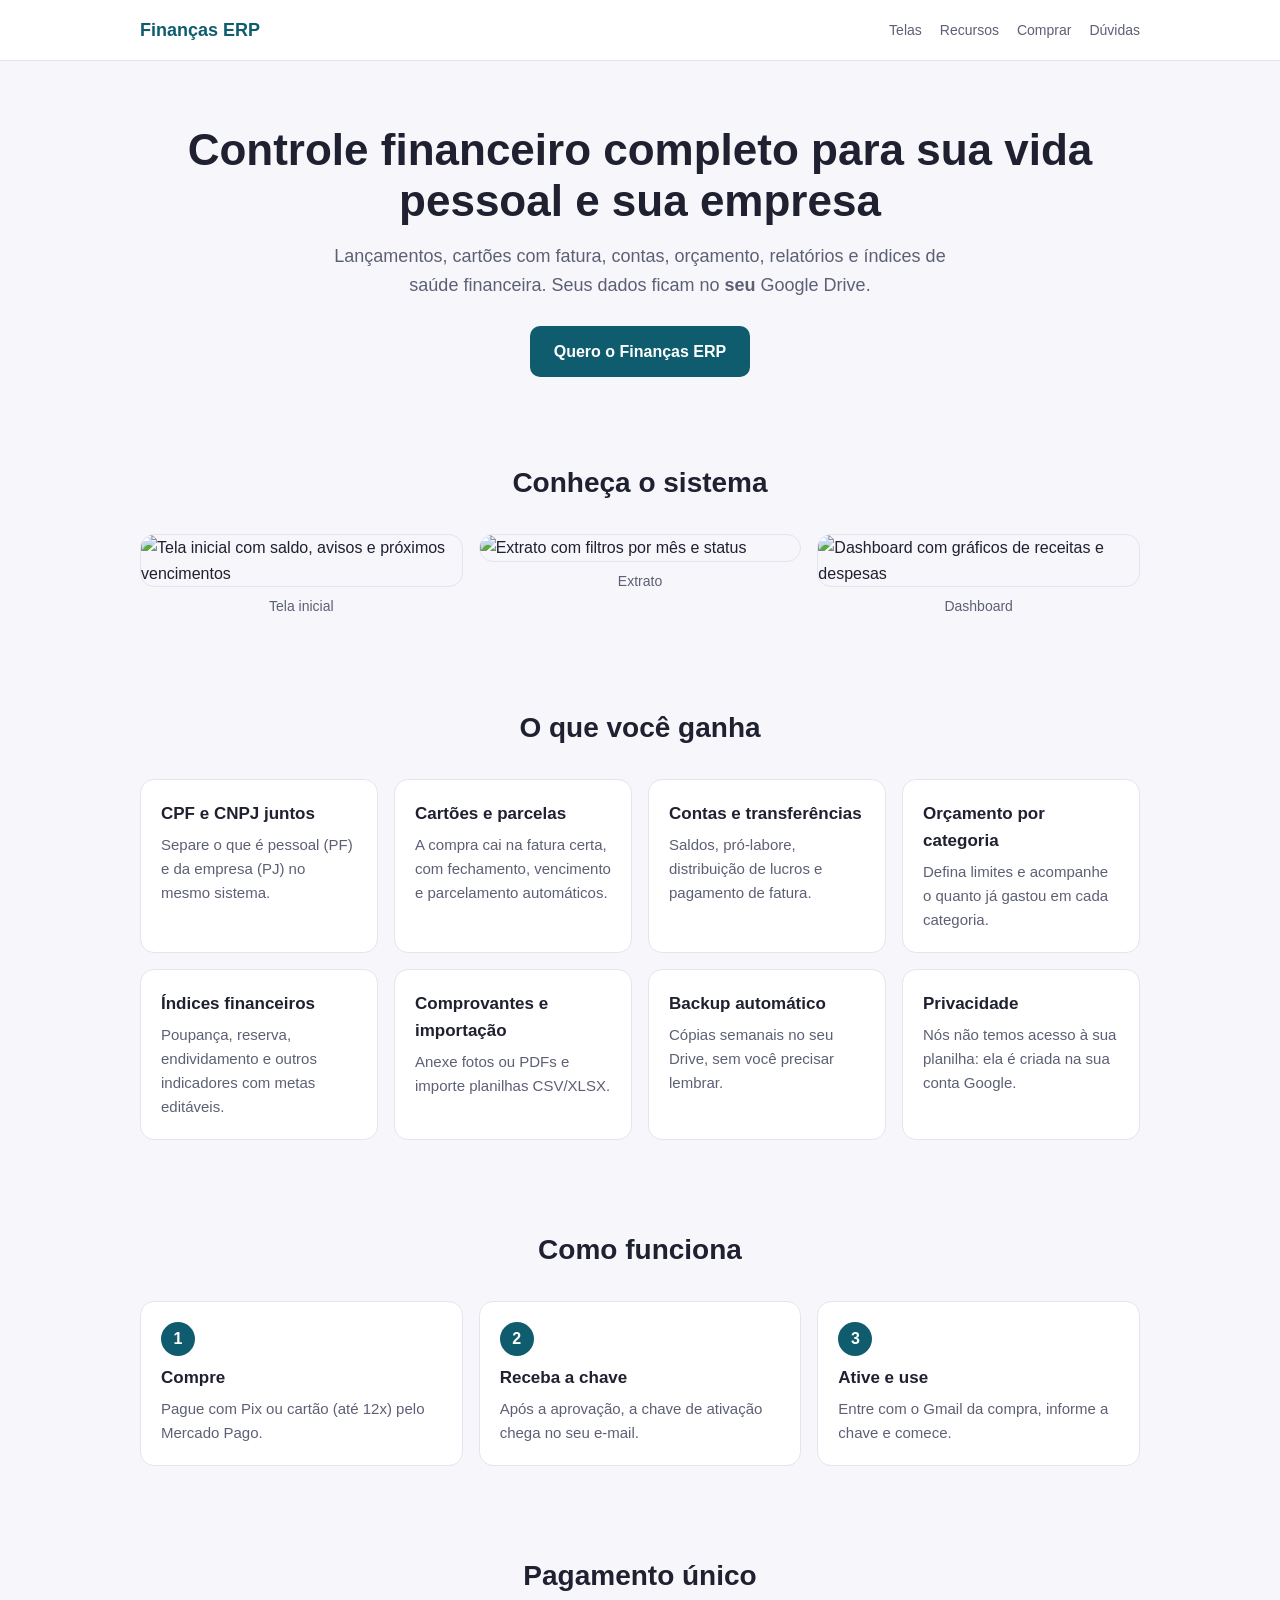
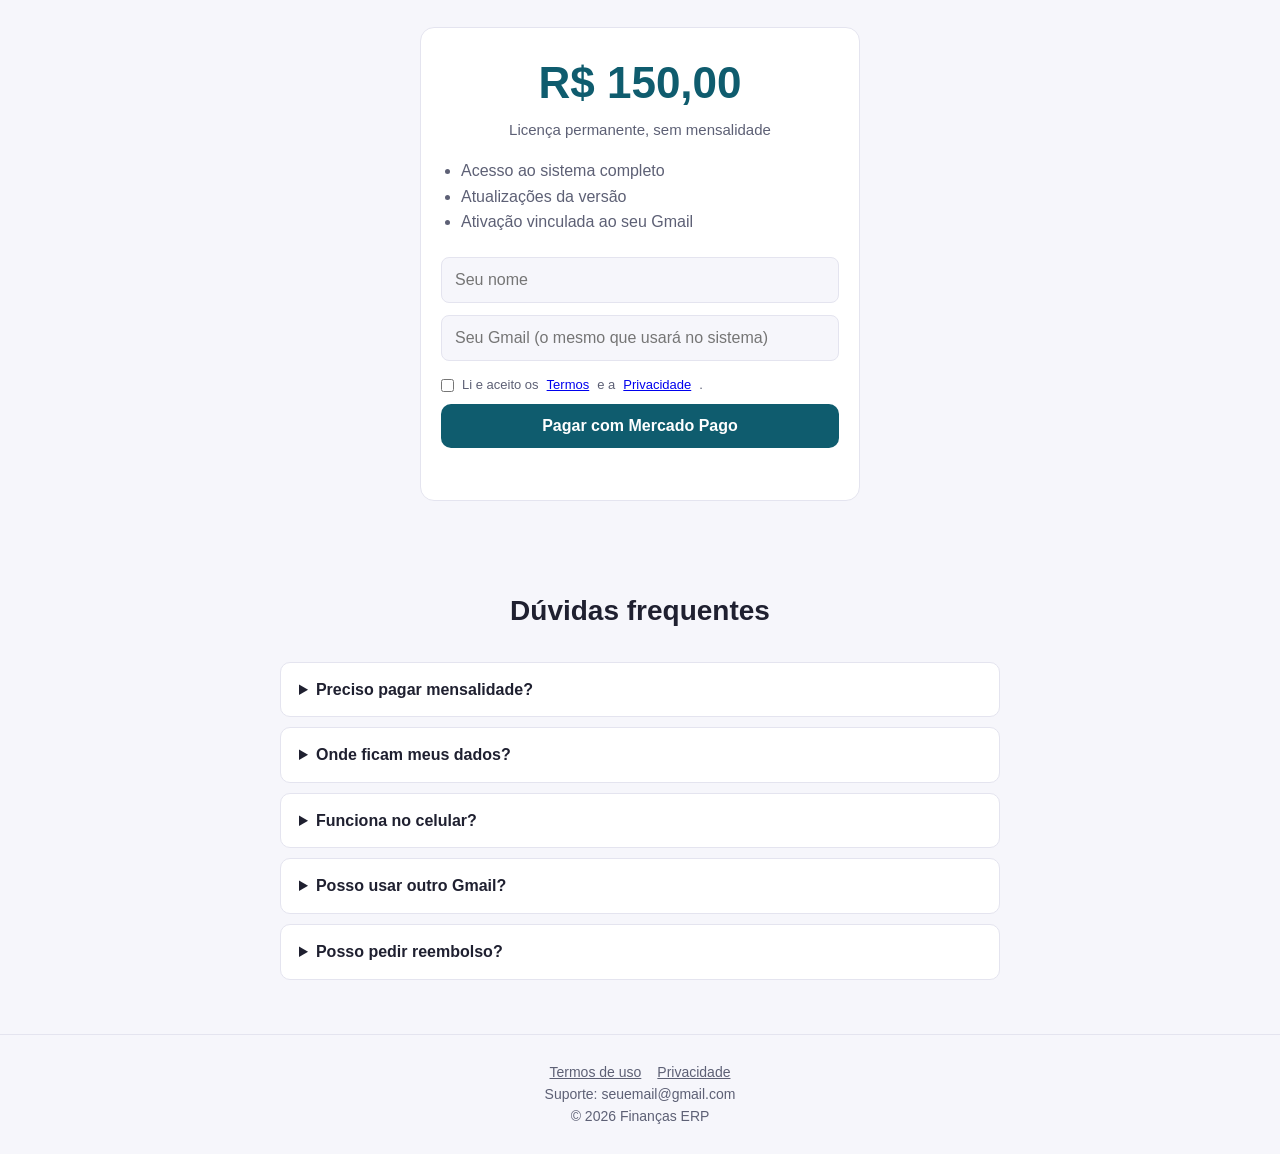
==== index.html @ 97d7bb36 "Add files via upload" ====
<!DOCTYPE html><html lang="pt-BR"><head><meta charset="utf-8">
<meta name="viewport" content="width=device-width,initial-scale=1">
<title>Finanças ERP — Controle financeiro para CPF e CNPJ</title>
<meta name="description" content="Sistema de finanças pessoais e empresariais no seu próprio Google Drive. Pagamento único, sem mensalidade.">
<link rel="stylesheet" href="style.css"></head><body>
<header><div class="w"><b>Finanças ERP</b><nav><a href="#telas">Telas</a><a href="#recursos">Recursos</a><a href="#comprar">Comprar</a><a href="#faq">Dúvidas</a></nav></div></header>
<main>
<div class="w hero"><h1>Controle financeiro completo para sua vida pessoal e sua empresa</h1>
<p>Lançamentos, cartões com fatura, contas, orçamento, relatórios e índices de saúde financeira. Seus dados ficam no <b>seu</b> Google Drive.</p>
<a class="btn" href="#comprar">Quero o Finanças ERP</a></div>

<section id="telas"><div class="w"><h2>Conheça o sistema</h2><div class="grid" style="grid-template-columns:repeat(auto-fit,minmax(300px,1fr))">
<figure><img src="img/painel.png" alt="Tela inicial com saldo, avisos e próximos vencimentos" loading="lazy"><figcaption>Tela inicial</figcaption></figure>
<figure><img src="img/lancamentos.png" alt="Extrato com filtros por mês e status" loading="lazy"><figcaption>Extrato</figcaption></figure>
<figure><img src="img/dashboard.png" alt="Dashboard com gráficos de receitas e despesas" loading="lazy"><figcaption>Dashboard</figcaption></figure>
</div></div></section>

<section id="recursos"><div class="w"><h2>O que você ganha</h2><div class="grid">
<div class="card"><h3>CPF e CNPJ juntos</h3><p>Separe o que é pessoal (PF) e da empresa (PJ) no mesmo sistema.</p></div>
<div class="card"><h3>Cartões e parcelas</h3><p>A compra cai na fatura certa, com fechamento, vencimento e parcelamento automáticos.</p></div>
<div class="card"><h3>Contas e transferências</h3><p>Saldos, pró-labore, distribuição de lucros e pagamento de fatura.</p></div>
<div class="card"><h3>Orçamento por categoria</h3><p>Defina limites e acompanhe o quanto já gastou em cada categoria.</p></div>
<div class="card"><h3>Índices financeiros</h3><p>Poupança, reserva, endividamento e outros indicadores com metas editáveis.</p></div>
<div class="card"><h3>Comprovantes e importação</h3><p>Anexe fotos ou PDFs e importe planilhas CSV/XLSX.</p></div>
<div class="card"><h3>Backup automático</h3><p>Cópias semanais no seu Drive, sem você precisar lembrar.</p></div>
<div class="card"><h3>Privacidade</h3><p>Nós não temos acesso à sua planilha: ela é criada na sua conta Google.</p></div>
</div></div></section>

<section><div class="w"><h2>Como funciona</h2><div class="grid">
<div class="card"><span class="num">1</span><h3>Compre</h3><p>Pague com Pix ou cartão (até 12x) pelo Mercado Pago.</p></div>
<div class="card"><span class="num">2</span><h3>Receba a chave</h3><p>Após a aprovação, a chave de ativação chega no seu e-mail.</p></div>
<div class="card"><span class="num">3</span><h3>Ative e use</h3><p>Entre com o Gmail da compra, informe a chave e comece.</p></div>
</div></div></section>

<section id="comprar"><div class="w"><h2>Pagamento único</h2>
<div class="card preco"><div class="v">R$ 150,00</div><p class="mut" style="color:var(--mut)">Licença permanente, sem mensalidade</p>
<ul><li>Acesso ao sistema completo</li><li>Atualizações da versão</li><li>Ativação vinculada ao seu Gmail</li></ul>
<form id="f"><input id="nome" placeholder="Seu nome" required autocomplete="name">
<input id="email" type="email" placeholder="Seu Gmail (o mesmo que usará no sistema)" required autocomplete="email">
<label style="display:flex;gap:8px;text-align:left;font-size:13px;color:var(--mut);margin:8px 0"><input id="ok" type="checkbox" required style="width:auto;margin:3px 0">Li e aceito os <a href="termos.html" target="_blank">Termos</a> e a <a href="privacidade.html" target="_blank">Privacidade</a>.</label>
<button class="btn" id="b" style="width:100%">Pagar com Mercado Pago</button><div id="msg" role="status"></div></form></div></div></section>

<section id="faq"><div class="w" style="max-width:760px"><h2>Dúvidas frequentes</h2>
<details><summary>Preciso pagar mensalidade?</summary><p>Não. O pagamento é único.</p></details>
<details><summary>Onde ficam meus dados?</summary><p>Em uma planilha criada no seu próprio Google Drive. Só você tem acesso.</p></details>
<details><summary>Funciona no celular?</summary><p>Sim, o sistema é adaptado para celular e computador.</p></details>
<details><summary>Posso usar outro Gmail?</summary><p>A licença é vinculada ao Gmail informado na compra. Para trocar, fale com o suporte.</p></details>
<details><summary>Posso pedir reembolso?</summary><p>Sim, dentro do prazo legal de 7 dias após a compra. Veja os Termos.</p></details></div></section>
</main>
<footer><div class="w"><a href="termos.html">Termos de uso</a><a href="privacidade.html">Privacidade</a><br>Suporte: <span id="ct"></span><br>© <span id="ano"></span> Finanças ERP</div></footer>
<script src="config.js"></script>
<script>
document.getElementById('ano').textContent=new Date().getFullYear();
document.getElementById('ct').textContent=CONFIG.CONTATO;
var f=document.getElementById('f'),m=document.getElementById('msg'),b=document.getElementById('b');
f.addEventListener('submit',function(e){
 e.preventDefault();
 if(/COLE_AQUI/.test(CONFIG.VENDAS_URL)){m.className='erro';m.textContent='Loja ainda não configurada (config.js).';return}
 var email=document.getElementById('email').value.trim().toLowerCase();
 if(!/@gmail\.com$/.test(email)){m.className='erro';m.textContent='Use um e-mail @gmail.com.';return}
 b.disabled=true;b.textContent='Criando checkout…';m.className='';m.textContent='';
 fetch(CONFIG.VENDAS_URL,{method:'POST',headers:{'Content-Type':'text/plain;charset=utf-8'},
  body:JSON.stringify({acao:'criarCheckout',nome:document.getElementById('nome').value.trim(),email:email})})
 .then(function(r){return r.json()})
 .then(function(r){var u=r&&(r.init_point||r.url);if(!u)throw new Error(r&&r.mensagem||'Não foi possível criar o checkout.');location.href=u})
 .catch(function(err){m.className='erro';m.textContent=err.message;b.disabled=false;b.textContent='Pagar com Mercado Pago'});
});
</script></body></html>
---- style.css ----
:root{--pri:#0f5c6e;--pri2:#0f5c6e;--txt:#1f2030;--mut:#5d6075;--bg:#f6f6fb;--card:#fff;--lin:#e4e4ef}
@media (prefers-color-scheme:dark){:root{--txt:#ececf6;--mut:#a5a8c0;--bg:#14141f;--card:#1d1d2c;--lin:#2e2e45;--pri2:#4fb3c9}}
*{box-sizing:border-box}html{scroll-behavior:smooth}
body{margin:0;font-family:-apple-system,"Segoe UI",Roboto,Arial,sans-serif;background:var(--bg);color:var(--txt);line-height:1.6}
.w{max-width:1040px;margin:0 auto;padding:0 20px}
header{position:sticky;top:0;background:var(--card);border-bottom:1px solid var(--lin);z-index:5}
header .w{display:flex;align-items:center;justify-content:space-between;height:60px}
header b{font-size:18px;color:var(--pri2)}header nav a{margin-left:18px;color:var(--mut);text-decoration:none;font-size:14px}
.btn{display:inline-block;background:var(--pri);color:#fff;border:0;padding:13px 24px;border-radius:10px;font-size:16px;font-weight:700;cursor:pointer;text-decoration:none}
.btn:hover{opacity:.9}.btn:disabled{opacity:.6;cursor:wait}
.hero{padding:64px 0 40px;text-align:center}.hero h1{font-size:clamp(28px,5vw,44px);line-height:1.15;margin:0 0 16px}
.hero p{color:var(--mut);max-width:620px;margin:0 auto 26px;font-size:18px}
section{padding:44px 0}h2{font-size:28px;text-align:center;margin:0 0 28px}
.grid{display:grid;grid-template-columns:repeat(auto-fit,minmax(230px,1fr));gap:16px}
.card{background:var(--card);border:1px solid var(--lin);border-radius:14px;padding:20px}
.card h3{margin:0 0 6px;font-size:17px}.card p{margin:0;color:var(--mut);font-size:15px}
figure{margin:0}figure img{width:100%;height:auto;border-radius:14px;border:1px solid var(--lin);display:block}
figcaption{text-align:center;color:var(--mut);font-size:14px;margin-top:8px}
.num{display:inline-grid;place-items:center;width:34px;height:34px;border-radius:50%;background:var(--pri);color:#fff;font-weight:700;margin-bottom:8px}
.preco{max-width:440px;margin:0 auto;text-align:center}.preco .v{font-size:44px;font-weight:800;color:var(--pri2)}
.preco ul{text-align:left;color:var(--mut);padding-left:20px}
input{width:100%;padding:13px;margin:6px 0;border:1px solid var(--lin);border-radius:8px;font-size:16px;background:var(--bg);color:var(--txt)}
#msg{min-height:22px;margin-top:10px;font-weight:600;font-size:14px}.erro{color:#c0392b}
details{background:var(--card);border:1px solid var(--lin);border-radius:10px;padding:14px 18px;margin-bottom:10px}
summary{cursor:pointer;font-weight:600}details p{color:var(--mut);margin:10px 0 0}
footer{border-top:1px solid var(--lin);padding:26px 0;text-align:center;color:var(--mut);font-size:14px}
footer a{color:var(--mut);margin:0 8px}.doc{max-width:760px;margin:0 auto;padding:36px 20px}.doc h2{text-align:left;font-size:20px;margin-top:26px}
.aviso{background:#fff7e0;color:#6b5200;border:1px solid #f0d98a;padding:12px 16px;border-radius:10px;font-size:14px}
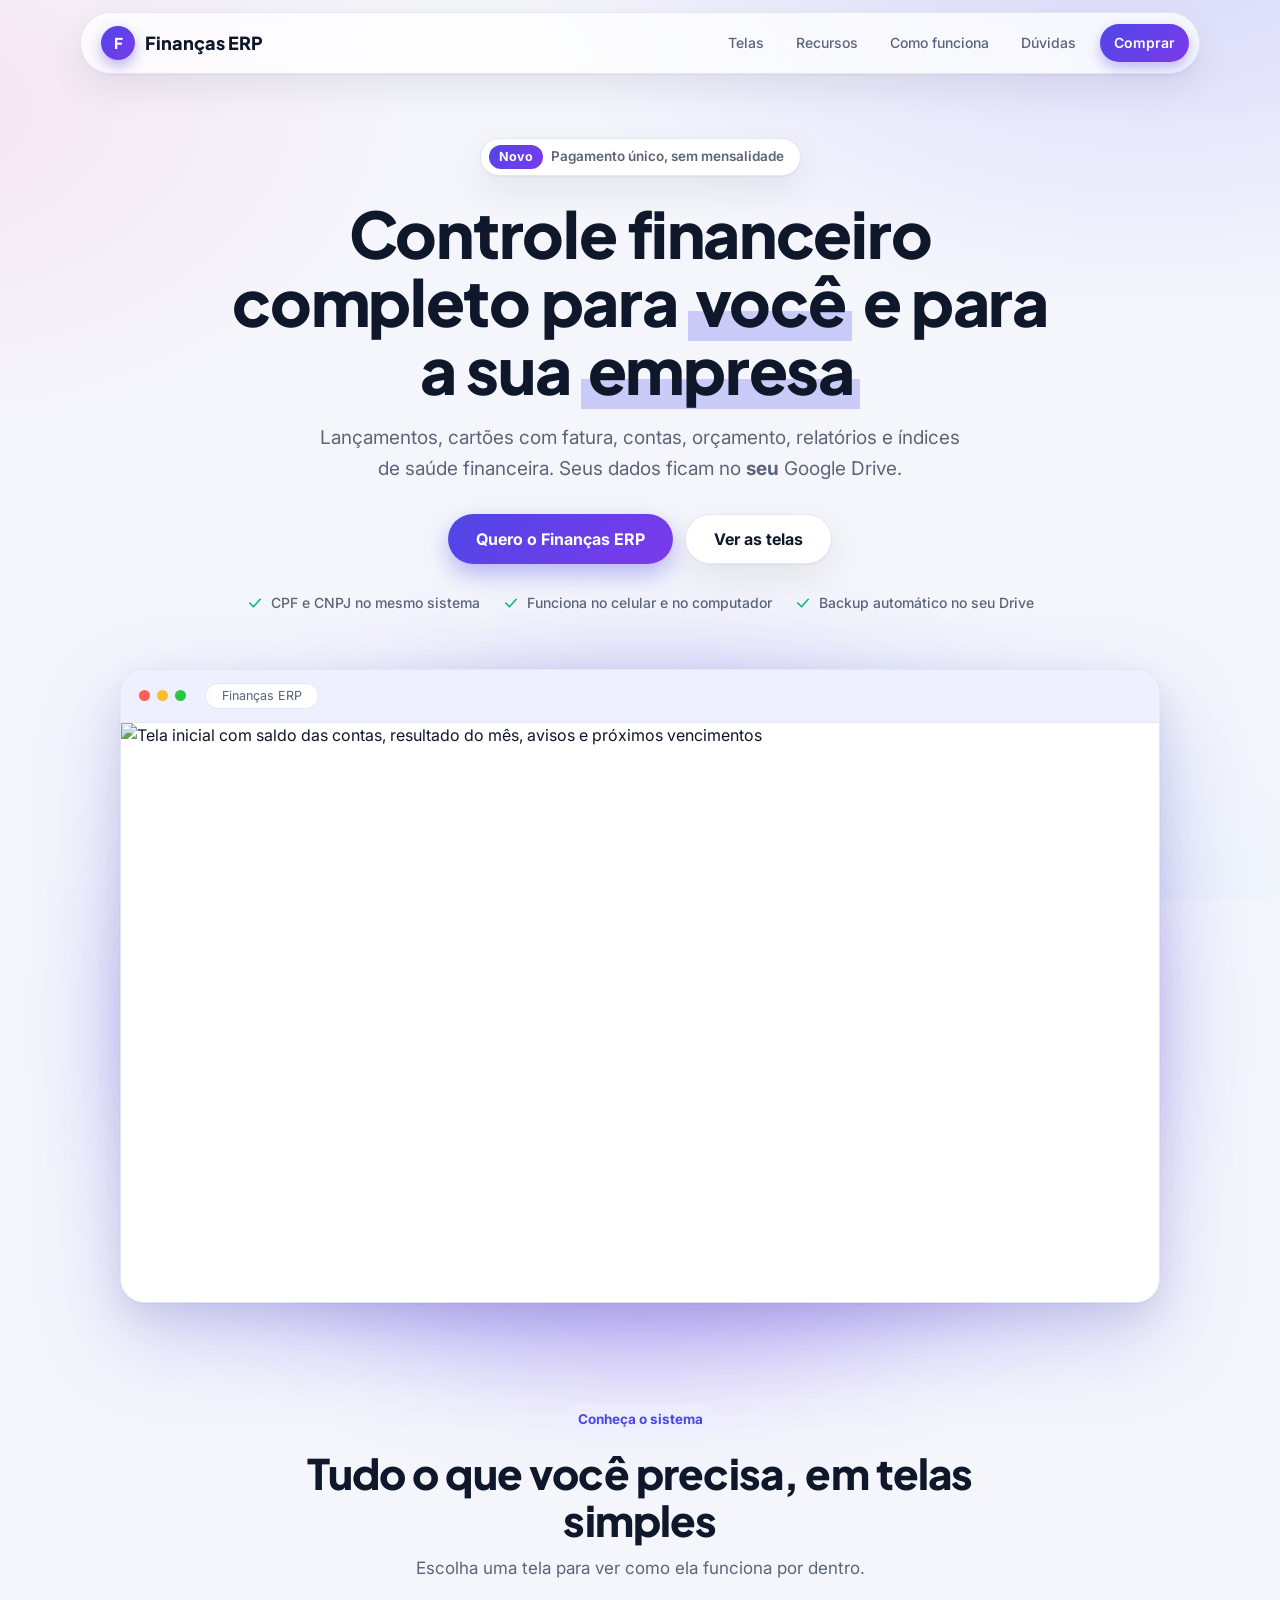
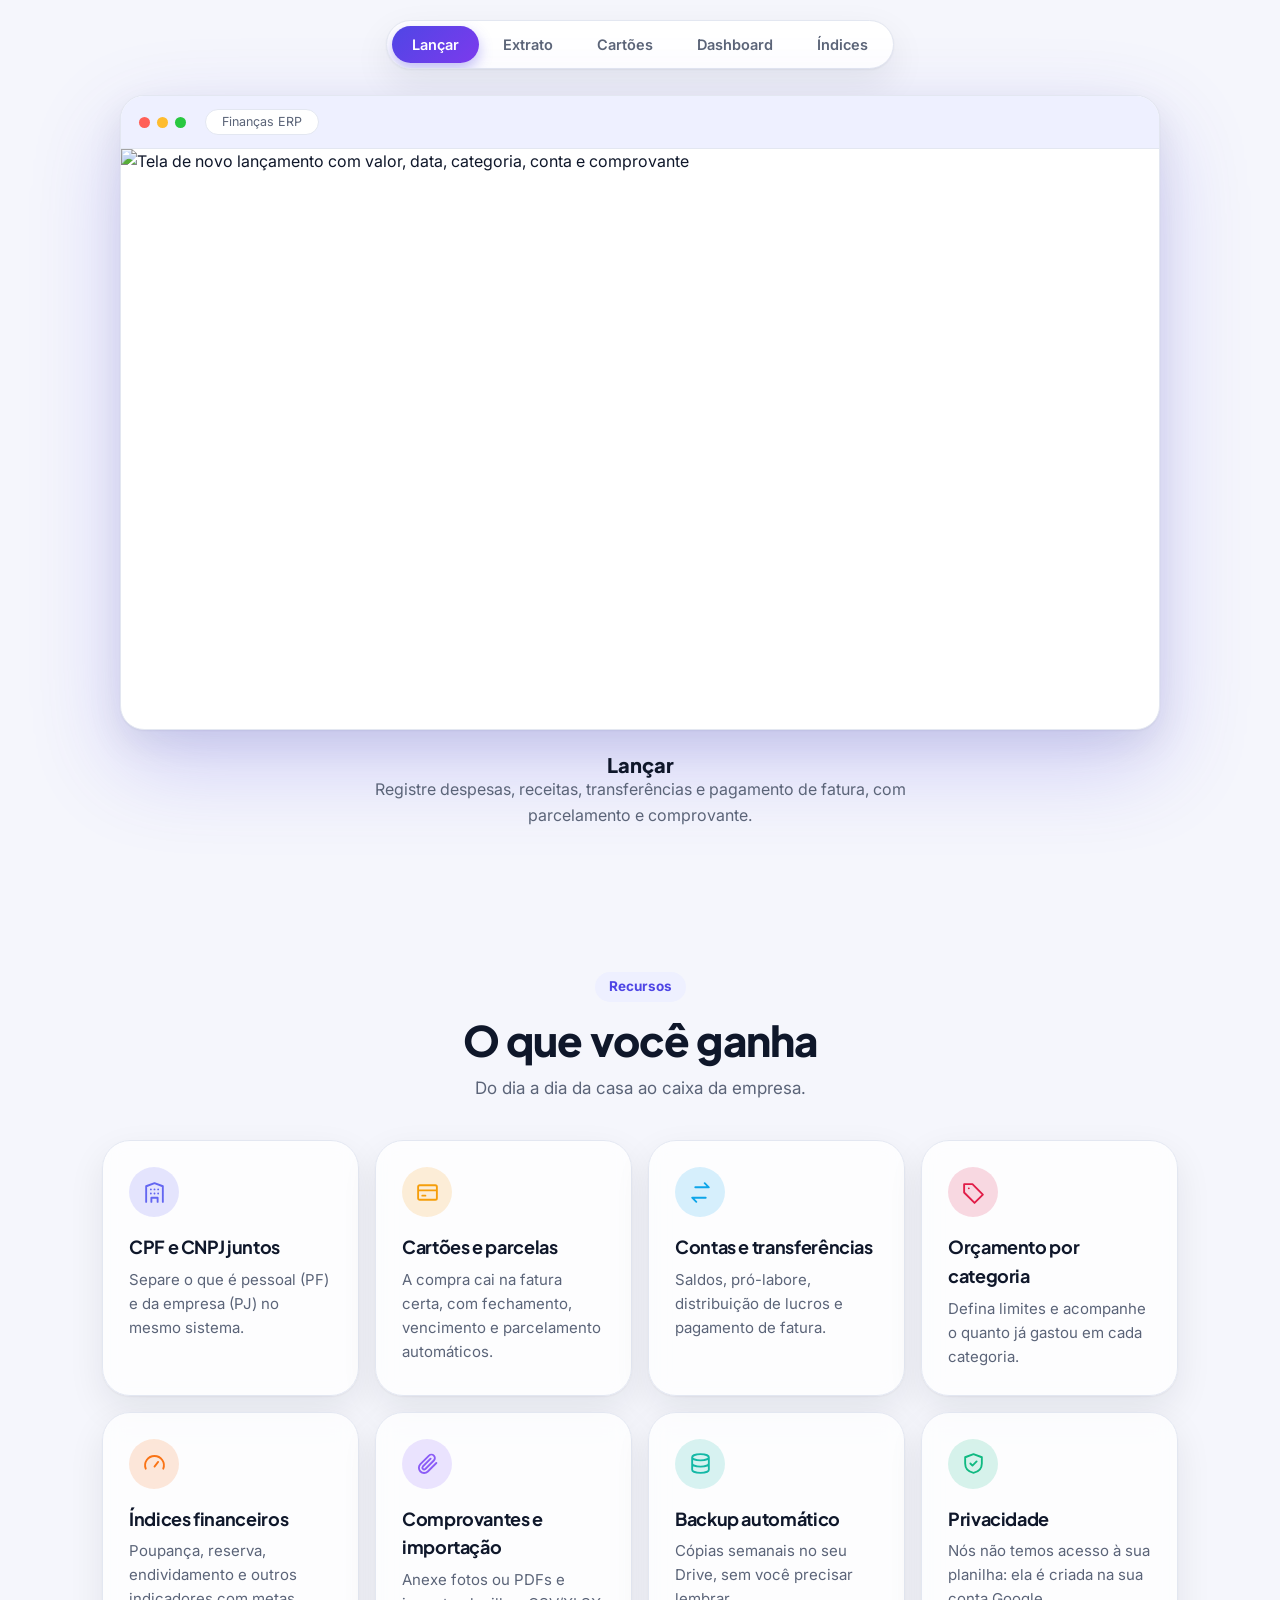
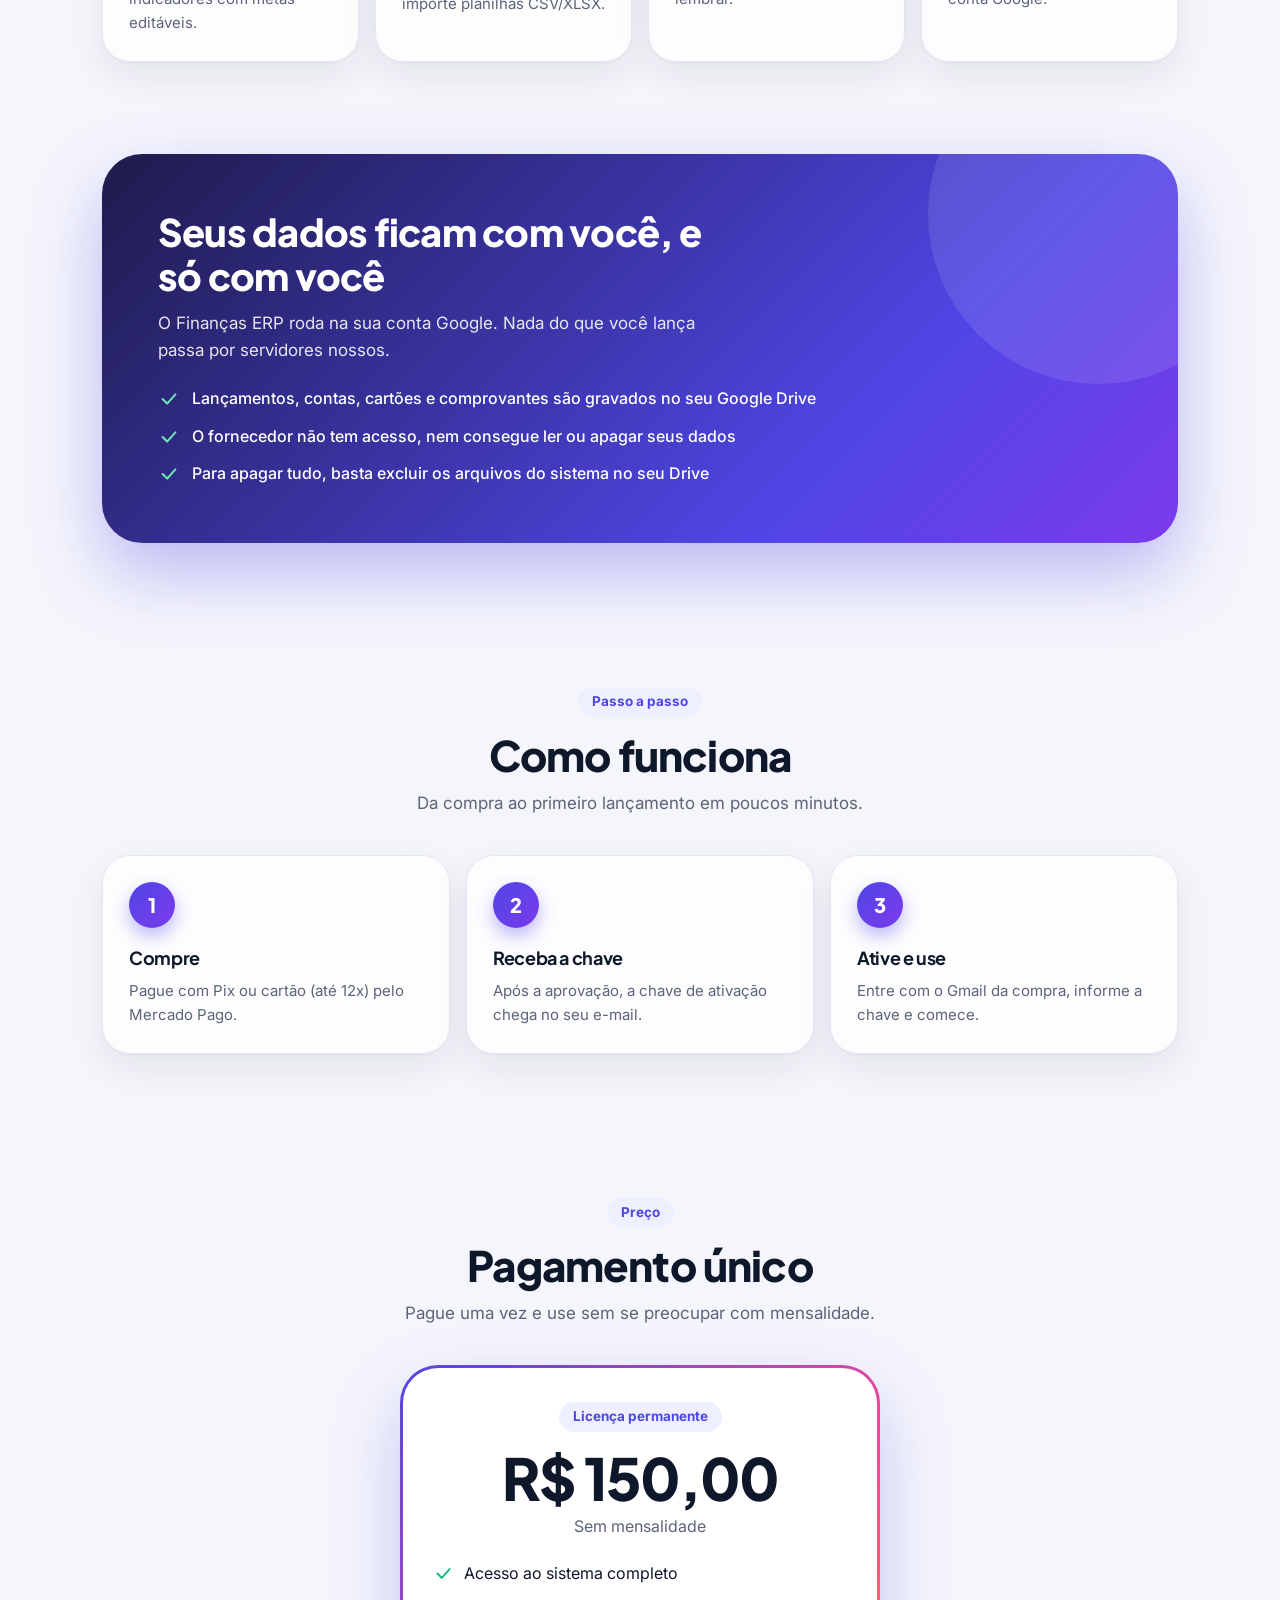
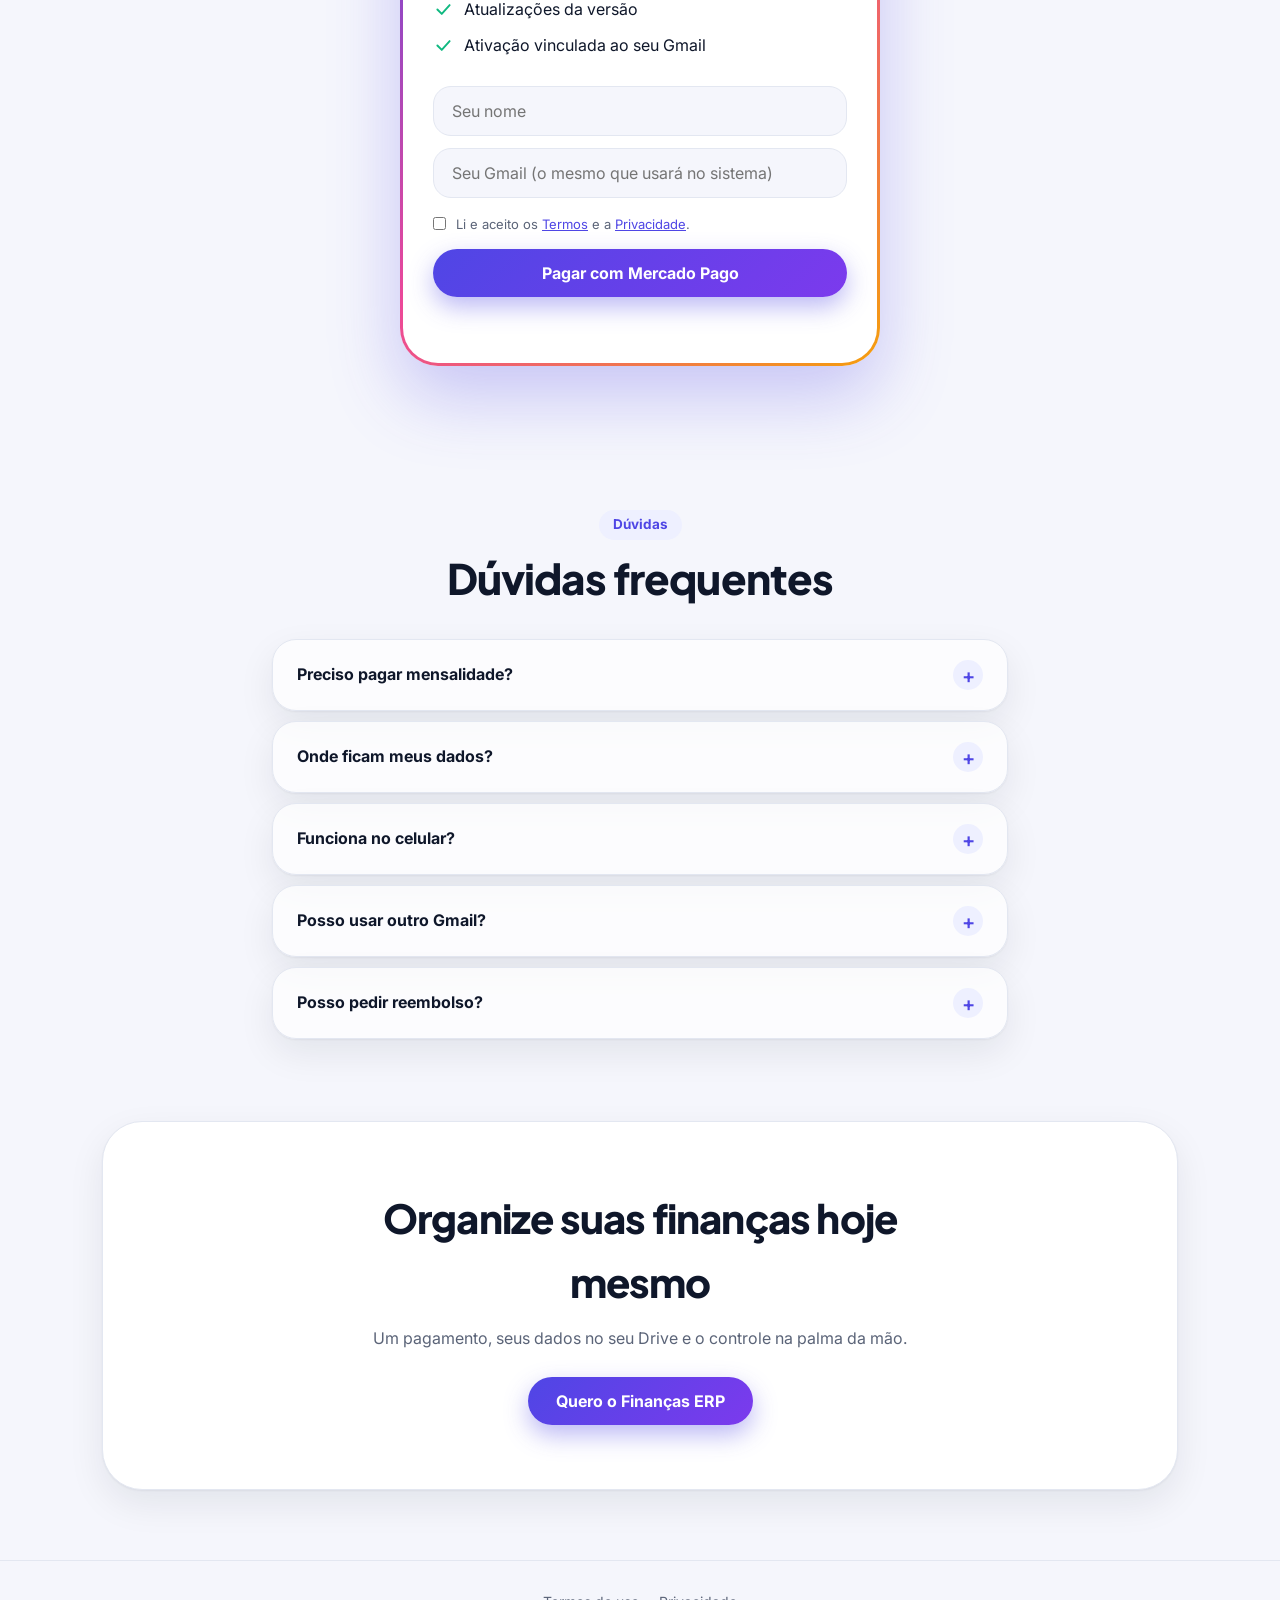
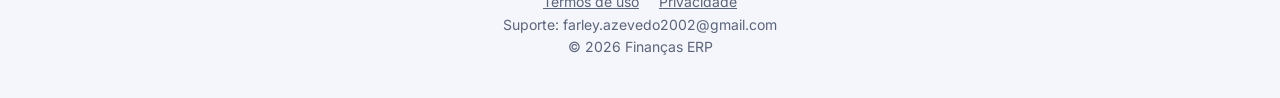
==== commit e954d37c: "Add files via upload" ====
--- a/index.html
+++ b/index.html
@@ -2,50 +2,102 @@
 <meta name="viewport" content="width=device-width,initial-scale=1">
 <title>Finanças ERP — Controle financeiro para CPF e CNPJ</title>
 <meta name="description" content="Sistema de finanças pessoais e empresariais no seu próprio Google Drive. Pagamento único, sem mensalidade.">
-<link rel="stylesheet" href="style.css"></head><body>
-<header><div class="w"><b>Finanças ERP</b><nav><a href="#telas">Telas</a><a href="#recursos">Recursos</a><a href="#comprar">Comprar</a><a href="#faq">Dúvidas</a></nav></div></header>
+<meta name="theme-color" content="#4F46E5">
+<link rel="preconnect" href="https://fonts.googleapis.com"><link rel="preconnect" href="https://fonts.gstatic.com" crossorigin>
+<link href="https://fonts.googleapis.com/css2?family=Plus+Jakarta+Sans:wght@600;700;800&family=Inter:wght@400;500;600&display=swap" rel="stylesheet">
+<link rel="stylesheet" href="style.css">
+<script>document.documentElement.className='js'</script></head><body>
+<svg width="0" height="0" style="position:absolute" aria-hidden="true"><defs>
+<symbol id="i-ok" viewBox="0 0 24 24"><g fill="none" stroke="currentColor" stroke-width="2.2" stroke-linecap="round" stroke-linejoin="round"><path d="M5 12l5 5 9-10"/></g></symbol>
+<symbol id="i-emp" viewBox="0 0 24 24"><g fill="none" stroke="currentColor" stroke-width="1.8" stroke-linecap="round" stroke-linejoin="round"><path d="M4 21V6l8-3 8 3v15M9 21v-4h6v4M8.5 9h.01M12 9h.01M15.5 9h.01M8.5 13h.01M12 13h.01M15.5 13h.01"/></g></symbol>
+<symbol id="i-card" viewBox="0 0 24 24"><g fill="none" stroke="currentColor" stroke-width="1.8" stroke-linecap="round" stroke-linejoin="round"><path d="M3 6.5A1.5 1.5 0 0 1 4.5 5h15A1.5 1.5 0 0 1 21 6.5v11a1.5 1.5 0 0 1-1.5 1.5h-15A1.5 1.5 0 0 1 3 17.5zM3 10h18M7 15h3"/></g></symbol>
+<symbol id="i-transf" viewBox="0 0 24 24"><g fill="none" stroke="currentColor" stroke-width="1.8" stroke-linecap="round" stroke-linejoin="round"><path d="M7 7h13l-4-4M17 17H4l4 4"/></g></symbol>
+<symbol id="i-tag" viewBox="0 0 24 24"><g fill="none" stroke="currentColor" stroke-width="1.8" stroke-linecap="round" stroke-linejoin="round"><path d="M3 12V4h8l10 10-8 8zM7.5 8h.01"/></g></symbol>
+<symbol id="i-gauge" viewBox="0 0 24 24"><g fill="none" stroke="currentColor" stroke-width="1.8" stroke-linecap="round" stroke-linejoin="round"><path d="M12 15l3.5-4.5M3.6 17a9 9 0 1 1 16.8 0"/></g></symbol>
+<symbol id="i-clip" viewBox="0 0 24 24"><g fill="none" stroke="currentColor" stroke-width="1.8" stroke-linecap="round" stroke-linejoin="round"><path d="M20.5 11.5l-8.2 8.2a5 5 0 0 1-7.1-7.1l8.2-8.2a3.3 3.3 0 0 1 4.7 4.7l-8.2 8.2a1.7 1.7 0 0 1-2.4-2.4l7.5-7.5"/></g></symbol>
+<symbol id="i-db" viewBox="0 0 24 24"><g fill="none" stroke="currentColor" stroke-width="1.8" stroke-linecap="round" stroke-linejoin="round"><path d="M12 3c4.4 0 8 1.3 8 3s-3.6 3-8 3-8-1.3-8-3 3.6-3 8-3zM4 6v6c0 1.7 3.6 3 8 3s8-1.3 8-3V6M4 12v6c0 1.7 3.6 3 8 3s8-1.3 8-3v-6"/></g></symbol>
+<symbol id="i-shield" viewBox="0 0 24 24"><g fill="none" stroke="currentColor" stroke-width="1.8" stroke-linecap="round" stroke-linejoin="round"><path d="M12 3l8 3v6c0 5-3.4 8-8 9-4.6-1-8-4-8-9V6zM9 12l2 2 4-4"/></g></symbol>
+</defs></svg>
+
+<header><div class="w"><a class="logo" href="#" aria-label="Finanças ERP"><i>F</i>Finanças ERP</a>
+<nav><a href="#telas">Telas</a><a href="#recursos">Recursos</a><a href="#como">Como funciona</a><a href="#faq">Dúvidas</a><a class="cta" href="#comprar">Comprar</a></nav></div></header>
+
 <main>
-<div class="w hero"><h1>Controle financeiro completo para sua vida pessoal e sua empresa</h1>
-<p>Lançamentos, cartões com fatura, contas, orçamento, relatórios e índices de saúde financeira. Seus dados ficam no <b>seu</b> Google Drive.</p>
-<a class="btn" href="#comprar">Quero o Finanças ERP</a></div>
+<div class="w hero">
+  <div class="selo"><b>Novo</b> Pagamento único, sem mensalidade</div>
+  <h1>Controle financeiro completo para <span class="mk">você</span> e para a sua <span class="mk">empresa</span></h1>
+  <p class="sub">Lançamentos, cartões com fatura, contas, orçamento, relatórios e índices de saúde financeira. Seus dados ficam no <b>seu</b> Google Drive.</p>
+  <div class="acoes"><a class="btn" href="#comprar">Quero o Finanças ERP</a><a class="btn sec" href="#telas">Ver as telas</a></div>
+  <div class="chips"><span><svg><use href="#i-ok"/></svg>CPF e CNPJ no mesmo sistema</span><span><svg><use href="#i-ok"/></svg>Funciona no celular e no computador</span><span><svg><use href="#i-ok"/></svg>Backup automático no seu Drive</span></div>
+  <div class="vitrine"><div class="frame"><div class="bar"><i></i><i></i><i></i><span>Finanças ERP</span></div>
+    <img src="img/inicio.png" width="1366" height="763" alt="Tela inicial com saldo das contas, resultado do mês, avisos e próximos vencimentos"></div></div>
+</div>
 
-<section id="telas"><div class="w"><h2>Conheça o sistema</h2><div class="grid" style="grid-template-columns:repeat(auto-fit,minmax(300px,1fr))">
-<figure><img src="img/painel.png" alt="Tela inicial com saldo, avisos e próximos vencimentos" loading="lazy"><figcaption>Tela inicial</figcaption></figure>
-<figure><img src="img/lancamentos.png" alt="Extrato com filtros por mês e status" loading="lazy"><figcaption>Extrato</figcaption></figure>
-<figure><img src="img/dashboard.png" alt="Dashboard com gráficos de receitas e despesas" loading="lazy"><figcaption>Dashboard</figcaption></figure>
+<section id="telas"><div class="w">
+  <div class="tit rv"><span class="etq">Conheça o sistema</span><h2>Tudo o que você precisa, em telas simples</h2><p>Escolha uma tela para ver como ela funciona por dentro.</p></div>
+  <div class="abas rv" role="tablist" aria-label="Telas do sistema">
+    <button role="tab" aria-selected="true" data-src="img/lancar.png" data-alt="Tela de novo lançamento com valor, data, categoria, conta e comprovante" data-t="Lançar" data-d="Registre despesas, receitas, transferências e pagamento de fatura, com parcelamento e comprovante.">Lançar</button>
+    <button role="tab" aria-selected="false" data-src="img/extrato.png" data-alt="Extrato com filtros por mês, situação e busca" data-t="Extrato" data-d="Todos os lançamentos com filtros por mês, situação, conta, cartão e categoria.">Extrato</button>
+    <button role="tab" aria-selected="false" data-src="img/cartoes.png" data-alt="Cartões e faturas com limite usado e próximas faturas" data-t="Cartões e faturas" data-d="A compra cai na fatura certa, com limite usado, próximas faturas e gastos por categoria.">Cartões</button>
+    <button role="tab" aria-selected="false" data-src="img/dashboard.png" data-alt="Dashboard com gráficos de receitas, despesas e evolução do saldo" data-t="Dashboard" data-d="Gráficos de receitas e despesas, evolução do saldo e para onde o dinheiro foi.">Dashboard</button>
+    <button role="tab" aria-selected="false" data-src="img/indices.png" data-alt="Ficha de índices com taxa de poupança, reserva e uso do limite" data-t="Ficha de índices" data-d="Poupança, reserva, uso do limite e outros indicadores, com metas que você mesmo edita.">Índices</button>
+  </div>
+  <div class="frame rv" style="max-width:1040px;margin:0 auto"><div class="bar"><i></i><i></i><i></i><span>Finanças ERP</span></div>
+    <img id="shot" src="img/lancar.png" width="1366" height="763" loading="lazy" alt="Tela de novo lançamento com valor, data, categoria, conta e comprovante"></div>
+  <div class="legenda" aria-live="polite"><b id="lt">Lançar</b><span id="ld">Registre despesas, receitas, transferências e pagamento de fatura, com parcelamento e comprovante.</span></div>
+</div></section>
+
+<section id="recursos"><div class="w">
+  <div class="tit rv"><span class="etq">Recursos</span><h2>O que você ganha</h2><p>Do dia a dia da casa ao caixa da empresa.</p></div>
+  <div class="grid">
+    <div class="card feat rv" style="--c:#6366F1"><span class="ic"><svg><use href="#i-emp"/></svg></span><h3>CPF e CNPJ juntos</h3><p>Separe o que é pessoal (PF) e da empresa (PJ) no mesmo sistema.</p></div>
+    <div class="card feat rv" style="--c:#F59E0B"><span class="ic"><svg><use href="#i-card"/></svg></span><h3>Cartões e parcelas</h3><p>A compra cai na fatura certa, com fechamento, vencimento e parcelamento automáticos.</p></div>
+    <div class="card feat rv" style="--c:#0EA5E9"><span class="ic"><svg><use href="#i-transf"/></svg></span><h3>Contas e transferências</h3><p>Saldos, pró-labore, distribuição de lucros e pagamento de fatura.</p></div>
+    <div class="card feat rv" style="--c:#E11D48"><span class="ic"><svg><use href="#i-tag"/></svg></span><h3>Orçamento por categoria</h3><p>Defina limites e acompanhe o quanto já gastou em cada categoria.</p></div>
+    <div class="card feat rv" style="--c:#F97316"><span class="ic"><svg><use href="#i-gauge"/></svg></span><h3>Índices financeiros</h3><p>Poupança, reserva, endividamento e outros indicadores com metas editáveis.</p></div>
+    <div class="card feat rv" style="--c:#8B5CF6"><span class="ic"><svg><use href="#i-clip"/></svg></span><h3>Comprovantes e importação</h3><p>Anexe fotos ou PDFs e importe planilhas CSV/XLSX.</p></div>
+    <div class="card feat rv" style="--c:#14B8A6"><span class="ic"><svg><use href="#i-db"/></svg></span><h3>Backup automático</h3><p>Cópias semanais no seu Drive, sem você precisar lembrar.</p></div>
+    <div class="card feat rv" style="--c:#10B981"><span class="ic"><svg><use href="#i-shield"/></svg></span><h3>Privacidade</h3><p>Nós não temos acesso à sua planilha: ela é criada na sua conta Google.</p></div>
+  </div>
+</div></section>
+
+<section style="padding-top:20px"><div class="w"><div class="escuro rv">
+  <h2>Seus dados ficam com você, e só com você</h2>
+  <p>O Finanças ERP roda na sua conta Google. Nada do que você lança passa por servidores nossos.</p>
+  <ul><li><svg><use href="#i-ok"/></svg>Lançamentos, contas, cartões e comprovantes são gravados no seu Google Drive</li>
+  <li><svg><use href="#i-ok"/></svg>O fornecedor não tem acesso, nem consegue ler ou apagar seus dados</li>
+  <li><svg><use href="#i-ok"/></svg>Para apagar tudo, basta excluir os arquivos do sistema no seu Drive</li></ul>
 </div></div></section>
 
-<section id="recursos"><div class="w"><h2>O que você ganha</h2><div class="grid">
-<div class="card"><h3>CPF e CNPJ juntos</h3><p>Separe o que é pessoal (PF) e da empresa (PJ) no mesmo sistema.</p></div>
-<div class="card"><h3>Cartões e parcelas</h3><p>A compra cai na fatura certa, com fechamento, vencimento e parcelamento automáticos.</p></div>
-<div class="card"><h3>Contas e transferências</h3><p>Saldos, pró-labore, distribuição de lucros e pagamento de fatura.</p></div>
-<div class="card"><h3>Orçamento por categoria</h3><p>Defina limites e acompanhe o quanto já gastou em cada categoria.</p></div>
-<div class="card"><h3>Índices financeiros</h3><p>Poupança, reserva, endividamento e outros indicadores com metas editáveis.</p></div>
-<div class="card"><h3>Comprovantes e importação</h3><p>Anexe fotos ou PDFs e importe planilhas CSV/XLSX.</p></div>
-<div class="card"><h3>Backup automático</h3><p>Cópias semanais no seu Drive, sem você precisar lembrar.</p></div>
-<div class="card"><h3>Privacidade</h3><p>Nós não temos acesso à sua planilha: ela é criada na sua conta Google.</p></div>
-</div></div></section>
+<section id="como"><div class="w">
+  <div class="tit rv"><span class="etq">Passo a passo</span><h2>Como funciona</h2><p>Da compra ao primeiro lançamento em poucos minutos.</p></div>
+  <div class="grid passos">
+    <div class="card passo rv"><span class="n">1</span><h3>Compre</h3><p>Pague com Pix ou cartão (até 12x) pelo Mercado Pago.</p></div>
+    <div class="card passo rv"><span class="n">2</span><h3>Receba a chave</h3><p>Após a aprovação, a chave de ativação chega no seu e-mail.</p></div>
+    <div class="card passo rv"><span class="n">3</span><h3>Ative e use</h3><p>Entre com o Gmail da compra, informe a chave e comece.</p></div>
+  </div>
+</div></section>
 
-<section><div class="w"><h2>Como funciona</h2><div class="grid">
-<div class="card"><span class="num">1</span><h3>Compre</h3><p>Pague com Pix ou cartão (até 12x) pelo Mercado Pago.</p></div>
-<div class="card"><span class="num">2</span><h3>Receba a chave</h3><p>Após a aprovação, a chave de ativação chega no seu e-mail.</p></div>
-<div class="card"><span class="num">3</span><h3>Ative e use</h3><p>Entre com o Gmail da compra, informe a chave e comece.</p></div>
-</div></div></section>
+<section id="comprar"><div class="w">
+  <div class="tit rv"><span class="etq">Preço</span><h2>Pagamento único</h2><p>Pague uma vez e use sem se preocupar com mensalidade.</p></div>
+  <div class="moldura rv"><div class="preco"><span class="de">Licença permanente</span><div class="v">R$ 150,00</div><p class="mut">Sem mensalidade</p>
+  <ul><li><svg><use href="#i-ok"/></svg>Acesso ao sistema completo</li><li><svg><use href="#i-ok"/></svg>Atualizações da versão</li><li><svg><use href="#i-ok"/></svg>Ativação vinculada ao seu Gmail</li></ul>
+  <form id="f"><input id="nome" placeholder="Seu nome" required autocomplete="name">
+  <input id="email" type="email" placeholder="Seu Gmail (o mesmo que usará no sistema)" required autocomplete="email">
+  <label class="aceite"><input id="ok" type="checkbox" required><span>Li e aceito os <a href="termos.html" target="_blank">Termos</a> e a <a href="privacidade.html" target="_blank">Privacidade</a>.</span></label>
+  <button class="btn" id="b" style="width:100%">Pagar com Mercado Pago</button><div id="msg" role="status"></div></form></div></div>
+</div></section>
 
-<section id="comprar"><div class="w"><h2>Pagamento único</h2>
-<div class="card preco"><div class="v">R$ 150,00</div><p class="mut" style="color:var(--mut)">Licença permanente, sem mensalidade</p>
-<ul><li>Acesso ao sistema completo</li><li>Atualizações da versão</li><li>Ativação vinculada ao seu Gmail</li></ul>
-<form id="f"><input id="nome" placeholder="Seu nome" required autocomplete="name">
-<input id="email" type="email" placeholder="Seu Gmail (o mesmo que usará no sistema)" required autocomplete="email">
-<label style="display:flex;gap:8px;text-align:left;font-size:13px;color:var(--mut);margin:8px 0"><input id="ok" type="checkbox" required style="width:auto;margin:3px 0">Li e aceito os <a href="termos.html" target="_blank">Termos</a> e a <a href="privacidade.html" target="_blank">Privacidade</a>.</label>
-<button class="btn" id="b" style="width:100%">Pagar com Mercado Pago</button><div id="msg" role="status"></div></form></div></div></section>
+<section id="faq"><div class="w faq">
+  <div class="tit rv"><span class="etq">Dúvidas</span><h2>Dúvidas frequentes</h2></div>
+  <details class="rv"><summary>Preciso pagar mensalidade?</summary><p>Não. O pagamento é único.</p></details>
+  <details class="rv"><summary>Onde ficam meus dados?</summary><p>Em uma planilha criada no seu próprio Google Drive. Só você tem acesso.</p></details>
+  <details class="rv"><summary>Funciona no celular?</summary><p>Sim, o sistema é adaptado para celular e computador.</p></details>
+  <details class="rv"><summary>Posso usar outro Gmail?</summary><p>A licença é vinculada ao Gmail informado na compra. Para trocar, fale com o suporte.</p></details>
+  <details class="rv"><summary>Posso pedir reembolso?</summary><p>Sim, dentro do prazo legal de 7 dias após a compra. Veja os Termos.</p></details>
+</div></section>
 
-<section id="faq"><div class="w" style="max-width:760px"><h2>Dúvidas frequentes</h2>
-<details><summary>Preciso pagar mensalidade?</summary><p>Não. O pagamento é único.</p></details>
-<details><summary>Onde ficam meus dados?</summary><p>Em uma planilha criada no seu próprio Google Drive. Só você tem acesso.</p></details>
-<details><summary>Funciona no celular?</summary><p>Sim, o sistema é adaptado para celular e computador.</p></details>
-<details><summary>Posso usar outro Gmail?</summary><p>A licença é vinculada ao Gmail informado na compra. Para trocar, fale com o suporte.</p></details>
-<details><summary>Posso pedir reembolso?</summary><p>Sim, dentro do prazo legal de 7 dias após a compra. Veja os Termos.</p></details></div></section>
+<div class="final"><div class="w"><div class="box rv"><h2>Organize suas finanças hoje mesmo</h2><p>Um pagamento, seus dados no seu Drive e o controle na palma da mão.</p><a class="btn" href="#comprar">Quero o Finanças ERP</a></div></div></div>
 </main>
 <footer><div class="w"><a href="termos.html">Termos de uso</a><a href="privacidade.html">Privacidade</a><br>Suporte: <span id="ct"></span><br>© <span id="ano"></span> Finanças ERP</div></footer>
 <script src="config.js"></script>
@@ -65,4 +117,21 @@
  .then(function(r){var u=r&&(r.init_point||r.url);if(!u)throw new Error(r&&r.mensagem||'Não foi possível criar o checkout.');location.href=u})
  .catch(function(err){m.className='erro';m.textContent=err.message;b.disabled=false;b.textContent='Pagar com Mercado Pago'});
 });
+/* abas da galeria */
+(function(){
+ var tabs=document.querySelectorAll('.abas button'),img=document.getElementById('shot'),lt=document.getElementById('lt'),ld=document.getElementById('ld');
+ tabs.forEach(function(t){t.addEventListener('click',function(){
+  tabs.forEach(function(x){x.setAttribute('aria-selected',x===t)});
+  img.style.opacity=.25;
+  var n=new Image();n.onload=function(){img.src=t.dataset.src;img.alt=t.dataset.alt;img.style.opacity=1};n.src=t.dataset.src;
+  lt.textContent=t.dataset.t;ld.textContent=t.dataset.d;
+ })});
+})();
+/* entrada suave ao rolar */
+(function(){
+ var els=document.querySelectorAll('.rv');
+ if(!('IntersectionObserver' in window)){els.forEach(function(e){e.classList.add('in')});return}
+ var io=new IntersectionObserver(function(es){es.forEach(function(x){if(x.isIntersecting){x.target.classList.add('in');io.unobserve(x.target)}})},{threshold:.12});
+ els.forEach(function(e){io.observe(e)});
+})();
 </script></body></html>
--- a/style.css
+++ b/style.css
@@ -1,28 +1,128 @@
-:root{--pri:#0f5c6e;--pri2:#0f5c6e;--txt:#1f2030;--mut:#5d6075;--bg:#f6f6fb;--card:#fff;--lin:#e4e4ef}
-@media (prefers-color-scheme:dark){:root{--txt:#ececf6;--mut:#a5a8c0;--bg:#14141f;--card:#1d1d2c;--lin:#2e2e45;--pri2:#4fb3c9}}
+:root{--pri:#4F46E5;--pri2:#4F46E5;--vio:#7C3AED;--txt:#0F172A;--mut:#5B6478;--bg:#F5F6FC;--card:#fff;--lin:#E3E7F1;--glass:rgba(255,255,255,.74);--tint:#EEF0FF;
+--grad:linear-gradient(135deg,#4F46E5,#7C3AED);--sh:0 1px 2px rgba(15,23,42,.05),0 14px 36px rgba(15,23,42,.08);--f-tit:'Plus Jakarta Sans','Segoe UI',system-ui,sans-serif;--f:'Inter','Segoe UI',system-ui,-apple-system,sans-serif}
+@media (prefers-color-scheme:dark){:root{--pri2:#A5B4FC;--txt:#E8EBF7;--mut:#9AA3BC;--bg:#0B0E1A;--card:#141829;--lin:#262C47;--glass:rgba(20,24,41,.74);--tint:#1B1F3D;--sh:0 1px 2px rgba(0,0,0,.3),0 14px 36px rgba(0,0,0,.35)}}
 *{box-sizing:border-box}html{scroll-behavior:smooth}
-body{margin:0;font-family:-apple-system,"Segoe UI",Roboto,Arial,sans-serif;background:var(--bg);color:var(--txt);line-height:1.6}
-.w{max-width:1040px;margin:0 auto;padding:0 20px}
-header{position:sticky;top:0;background:var(--card);border-bottom:1px solid var(--lin);z-index:5}
-header .w{display:flex;align-items:center;justify-content:space-between;height:60px}
-header b{font-size:18px;color:var(--pri2)}header nav a{margin-left:18px;color:var(--mut);text-decoration:none;font-size:14px}
-.btn{display:inline-block;background:var(--pri);color:#fff;border:0;padding:13px 24px;border-radius:10px;font-size:16px;font-weight:700;cursor:pointer;text-decoration:none}
-.btn:hover{opacity:.9}.btn:disabled{opacity:.6;cursor:wait}
-.hero{padding:64px 0 40px;text-align:center}.hero h1{font-size:clamp(28px,5vw,44px);line-height:1.15;margin:0 0 16px}
-.hero p{color:var(--mut);max-width:620px;margin:0 auto 26px;font-size:18px}
-section{padding:44px 0}h2{font-size:28px;text-align:center;margin:0 0 28px}
-.grid{display:grid;grid-template-columns:repeat(auto-fit,minmax(230px,1fr));gap:16px}
-.card{background:var(--card);border:1px solid var(--lin);border-radius:14px;padding:20px}
-.card h3{margin:0 0 6px;font-size:17px}.card p{margin:0;color:var(--mut);font-size:15px}
-figure{margin:0}figure img{width:100%;height:auto;border-radius:14px;border:1px solid var(--lin);display:block}
-figcaption{text-align:center;color:var(--mut);font-size:14px;margin-top:8px}
-.num{display:inline-grid;place-items:center;width:34px;height:34px;border-radius:50%;background:var(--pri);color:#fff;font-weight:700;margin-bottom:8px}
-.preco{max-width:440px;margin:0 auto;text-align:center}.preco .v{font-size:44px;font-weight:800;color:var(--pri2)}
-.preco ul{text-align:left;color:var(--mut);padding-left:20px}
-input{width:100%;padding:13px;margin:6px 0;border:1px solid var(--lin);border-radius:8px;font-size:16px;background:var(--bg);color:var(--txt)}
-#msg{min-height:22px;margin-top:10px;font-weight:600;font-size:14px}.erro{color:#c0392b}
-details{background:var(--card);border:1px solid var(--lin);border-radius:10px;padding:14px 18px;margin-bottom:10px}
-summary{cursor:pointer;font-weight:600}details p{color:var(--mut);margin:10px 0 0}
-footer{border-top:1px solid var(--lin);padding:26px 0;text-align:center;color:var(--mut);font-size:14px}
-footer a{color:var(--mut);margin:0 8px}.doc{max-width:760px;margin:0 auto;padding:36px 20px}.doc h2{text-align:left;font-size:20px;margin-top:26px}
-.aviso{background:#fff7e0;color:#6b5200;border:1px solid #f0d98a;padding:12px 16px;border-radius:10px;font-size:14px}
+body{margin:0;font-family:var(--f);color:var(--txt);line-height:1.6;-webkit-font-smoothing:antialiased;
+background:radial-gradient(900px 520px at 90% -6%,rgba(99,102,241,.20),transparent 70%),radial-gradient(760px 480px at -8% 12%,rgba(236,72,153,.10),transparent 70%),radial-gradient(900px 520px at 60% 105%,rgba(14,165,233,.10),transparent 70%),var(--bg);background-attachment:fixed}
+h1,h2,h3{font-family:var(--f-tit);letter-spacing:-.02em;margin:0}
+a{color:var(--pri2)}
+.w{max-width:1120px;margin:0 auto;padding:0 22px}
+:focus-visible{outline:3px solid var(--vio);outline-offset:3px;border-radius:12px}
+
+/* topo */
+header{position:sticky;top:12px;z-index:20;padding:0 14px}
+header .w{display:flex;align-items:center;justify-content:space-between;gap:12px;height:62px;max-width:1120px;background:var(--glass);-webkit-backdrop-filter:blur(16px);backdrop-filter:blur(16px);border:1px solid var(--lin);border-radius:999px;box-shadow:var(--sh);padding:0 10px 0 20px}
+.logo{display:flex;align-items:center;gap:10px;font-family:var(--f-tit);font-weight:800;font-size:18px;color:var(--txt);text-decoration:none}
+.logo i{display:grid;place-items:center;width:34px;height:34px;border-radius:50%;background:var(--grad);color:#fff;font-style:normal;font-size:15px;box-shadow:0 6px 14px rgba(79,70,229,.4)}
+header nav{display:flex;align-items:center;gap:4px}
+header nav a{color:var(--mut);text-decoration:none;font-size:14px;font-weight:500;padding:8px 14px;border-radius:999px;transition:background .15s,color .15s}
+header nav a:hover{background:var(--tint);color:var(--txt)}
+header nav a.cta{background:var(--grad);color:#fff;font-weight:600;margin-left:6px;box-shadow:0 6px 14px rgba(79,70,229,.35)}
+@media (max-width:820px){header nav a:not(.cta){display:none}}
+
+/* botões */
+.btn{display:inline-flex;align-items:center;justify-content:center;gap:8px;background:var(--grad);color:#fff;border:0;padding:14px 28px;border-radius:999px;font:700 16px var(--f);cursor:pointer;text-decoration:none;box-shadow:0 10px 24px rgba(79,70,229,.38);transition:transform .15s,filter .15s}
+.btn:hover{filter:brightness(1.07);transform:translateY(-2px);color:#fff}.btn:disabled{opacity:.6;cursor:wait;transform:none}
+.btn.sec{background:var(--card);color:var(--txt);border:1px solid var(--lin);box-shadow:var(--sh)}.btn.sec:hover{color:var(--txt);border-color:var(--pri2)}
+
+/* hero */
+.hero{padding:76px 0 30px;text-align:center}
+.selo{display:inline-flex;align-items:center;gap:8px;background:var(--card);border:1px solid var(--lin);border-radius:999px;padding:6px 16px 6px 8px;font-size:13.5px;font-weight:600;color:var(--mut);box-shadow:var(--sh);margin-bottom:24px}
+.selo b{background:var(--grad);color:#fff;border-radius:999px;padding:2px 10px;font-size:12.5px}
+.hero h1{font-size:clamp(34px,6.2vw,64px);line-height:1.06;font-weight:800;max-width:860px;margin:0 auto 20px}
+.hero h1 .mk{background:linear-gradient(transparent 62%,rgba(99,102,241,.30) 62%);padding:0 .1em}
+.hero p.sub{color:var(--mut);max-width:640px;margin:0 auto 30px;font-size:clamp(16px,2vw,19px)}
+.acoes{display:flex;gap:12px;justify-content:center;flex-wrap:wrap}
+.chips{display:flex;gap:10px 22px;justify-content:center;flex-wrap:wrap;margin-top:28px;color:var(--mut);font-size:14px;font-weight:500}
+.chips span{display:inline-flex;align-items:center;gap:7px}.chips svg{width:18px;height:18px;color:#10B981;flex:none}
+.vitrine{position:relative;margin:54px auto 0;max-width:1040px}
+.vitrine::before{content:"";position:absolute;inset:6% 4% -6%;background:var(--grad);filter:blur(70px);opacity:.38;border-radius:50%;z-index:-1}
+
+/* moldura de navegador */
+.frame{background:var(--card);border:1px solid var(--lin);border-radius:24px;box-shadow:0 34px 90px rgba(79,70,229,.24),var(--sh);overflow:hidden;text-align:left}
+.frame .bar{display:flex;align-items:center;gap:7px;padding:13px 18px;background:var(--tint);border-bottom:1px solid var(--lin)}
+.frame .bar i{width:11px;height:11px;border-radius:50%;background:#FF5F57}.frame .bar i:nth-child(2){background:#FEBC2E}.frame .bar i:nth-child(3){background:#28C840}
+.frame .bar span{margin-left:12px;font-size:12.5px;color:var(--mut);background:var(--card);border:1px solid var(--lin);border-radius:999px;padding:2px 16px}
+.frame img{display:block;width:100%;height:auto;transition:opacity .25s}
+
+/* seções */
+section{padding:72px 0}
+.tit{text-align:center;max-width:680px;margin:0 auto 38px}
+.tit h2{font-size:clamp(28px,4vw,42px);line-height:1.12;font-weight:800}
+.tit p{color:var(--mut);margin:12px 0 0;font-size:17px}
+.etq{display:inline-block;font-size:13.5px;font-weight:700;color:var(--pri2);background:var(--tint);border-radius:999px;padding:4px 14px;margin-bottom:14px}
+
+/* galeria com abas */
+.abas{display:flex;gap:4px;background:var(--card);border:1px solid var(--lin);border-radius:999px;padding:5px;width:fit-content;max-width:100%;margin:0 auto 26px;box-shadow:var(--sh);overflow-x:auto}
+.abas button{border:0;background:none;color:var(--mut);font:600 14.5px var(--f);padding:10px 20px;border-radius:999px;cursor:pointer;white-space:nowrap;transition:background .15s,color .15s}
+.abas button:hover{color:var(--txt)}
+.abas button[aria-selected=true]{background:var(--grad);color:#fff;box-shadow:0 6px 14px rgba(79,70,229,.35)}
+.legenda{text-align:center;max-width:620px;margin:22px auto 0}
+.legenda b{display:block;font:800 20px var(--f-tit)}.legenda span{color:var(--mut)}
+
+/* recursos */
+.grid{display:grid;grid-template-columns:repeat(auto-fit,minmax(250px,1fr));gap:16px}
+.card{background:var(--glass);-webkit-backdrop-filter:blur(10px);backdrop-filter:blur(10px);border:1px solid var(--lin);border-radius:28px;padding:26px;box-shadow:var(--sh)}
+.card h3{font-size:18px;margin:16px 0 6px}.card p{margin:0;color:var(--mut);font-size:15px}
+.feat{transition:transform .2s,border-color .2s}.feat:hover{transform:translateY(-4px);border-color:var(--c)}
+.ic{display:grid;place-items:center;width:50px;height:50px;border-radius:50%;background:color-mix(in srgb,var(--c) 16%,transparent);color:var(--c)}
+.ic svg{width:25px;height:25px}
+
+/* privacidade em destaque */
+.escuro{position:relative;overflow:hidden;border-radius:40px;padding:clamp(30px,5vw,56px);background:linear-gradient(135deg,#1E1B4B,#4F46E5 70%,#7C3AED);color:#fff;box-shadow:0 30px 70px rgba(79,70,229,.35)}
+.escuro::after{content:"";position:absolute;right:-90px;top:-110px;width:340px;height:340px;border-radius:50%;background:rgba(255,255,255,.10)}
+.escuro>*{position:relative;z-index:1}
+.escuro h2{font-size:clamp(26px,3.6vw,38px);font-weight:800;max-width:560px;line-height:1.15}
+.escuro p{max-width:560px;opacity:.88;margin:12px 0 22px;font-size:17px}
+.escuro ul{list-style:none;margin:0;padding:0;display:grid;gap:12px}
+.escuro li{display:flex;gap:12px;align-items:flex-start;font-weight:500}
+.escuro li svg{flex:none;width:22px;height:22px;color:#6EE7B7;margin-top:2px}
+
+/* passos */
+.passos{counter-reset:p}
+.passo .n{display:grid;place-items:center;width:46px;height:46px;border-radius:50%;background:var(--grad);color:#fff;font:800 20px var(--f-tit);box-shadow:0 8px 18px rgba(79,70,229,.38)}
+
+/* preço */
+.moldura{max-width:480px;margin:0 auto;padding:3px;border-radius:38px;background:linear-gradient(135deg,#4F46E5,#EC4899,#F59E0B);box-shadow:0 30px 70px rgba(79,70,229,.28)}
+.preco{background:var(--card);border-radius:35px;padding:34px 30px;text-align:center}
+.preco .de{display:inline-block;background:var(--tint);color:var(--pri2);font-weight:700;font-size:13.5px;border-radius:999px;padding:4px 14px}
+.preco .v{font:800 58px/1.1 var(--f-tit);margin:14px 0 4px;letter-spacing:-.03em}
+.preco .mut{color:var(--mut);margin:0}
+.preco ul{list-style:none;text-align:left;margin:22px 0;padding:0;display:grid;gap:10px;color:var(--txt)}
+.preco li{display:flex;gap:10px;align-items:flex-start}.preco li svg{flex:none;width:21px;height:21px;color:#10B981;margin-top:2px}
+input{width:100%;padding:14px 18px;margin:6px 0;border:1px solid var(--lin);border-radius:18px;font:16px var(--f);background:var(--bg);color:var(--txt);transition:border-color .15s,box-shadow .15s}
+input:focus{outline:none;border-color:var(--pri);box-shadow:0 0 0 4px var(--tint)}
+.aceite{display:flex;gap:10px;text-align:left;font-size:13px;color:var(--mut);margin:10px 0 14px;align-items:flex-start}
+.aceite input{width:auto;margin:3px 0;flex:none;accent-color:var(--pri)}
+#msg{min-height:22px;margin-top:10px;font-weight:600;font-size:14px}.erro{color:#E11D48}
+
+/* dúvidas */
+.faq{max-width:780px;margin:0 auto}
+details{background:var(--glass);border:1px solid var(--lin);border-radius:24px;padding:4px 24px;margin-bottom:10px;box-shadow:var(--sh)}
+summary{cursor:pointer;font-weight:700;padding:16px 0;list-style:none;display:flex;justify-content:space-between;gap:16px;align-items:center}
+summary::-webkit-details-marker{display:none}
+summary::after{content:"+";flex:none;display:grid;place-items:center;width:30px;height:30px;border-radius:50%;background:var(--tint);color:var(--pri2);font-size:20px;font-weight:600;transition:transform .2s}
+details[open] summary::after{content:"−"}
+details p{color:var(--mut);margin:0 0 18px}
+
+/* chamada final e rodapé */
+.final{text-align:center;padding:0 0 70px}
+.final .box{border-radius:40px;padding:clamp(34px,6vw,64px) 22px;background:var(--card);border:1px solid var(--lin);box-shadow:var(--sh)}
+.final h2{font-size:clamp(26px,4vw,40px);font-weight:800;max-width:640px;margin:0 auto 12px}.final p{color:var(--mut);margin:0 0 26px}
+footer{border-top:1px solid var(--lin);padding:30px 0 40px;text-align:center;color:var(--mut);font-size:14px}
+footer a{color:var(--mut);margin:0 10px}
+
+/* animação de entrada */
+.js .rv{opacity:0;transform:translateY(22px);transition:opacity .6s,transform .6s}.js .rv.in{opacity:1;transform:none}
+@media (prefers-reduced-motion:reduce){*{animation:none!important;transition:none!important}.js .rv{opacity:1;transform:none}html{scroll-behavior:auto}}
+
+/* páginas de texto (termos, privacidade, obrigado) */
+.doc{max-width:780px;margin:34px auto 60px;padding:clamp(26px,5vw,48px);background:var(--glass);border:1px solid var(--lin);border-radius:36px;box-shadow:var(--sh)}
+.doc h1{font-size:clamp(28px,4vw,38px);font-weight:800;margin:10px 0 6px}
+.doc h2{font-size:19px;margin:28px 0 6px;text-align:left}
+.doc p{color:var(--mut);margin:0 0 10px}.doc p b{color:var(--txt)}
+.doc .voltar{display:inline-flex;align-items:center;gap:6px;text-decoration:none;font-weight:600;font-size:14.5px;background:var(--tint);color:var(--pri2);border-radius:999px;padding:7px 16px}
+.doc.ok{text-align:center}
+.doc.ok .check{display:grid;place-items:center;width:78px;height:78px;margin:0 auto 18px;border-radius:50%;background:linear-gradient(135deg,#10B981,#059669);color:#fff;box-shadow:0 14px 30px rgba(16,185,129,.4)}
+.doc.ok .check svg{width:40px;height:40px}
+.aviso{background:#FEF3C7;color:#78350F;border:1px solid #FCD34D;padding:12px 18px;border-radius:20px;font-size:14px}
